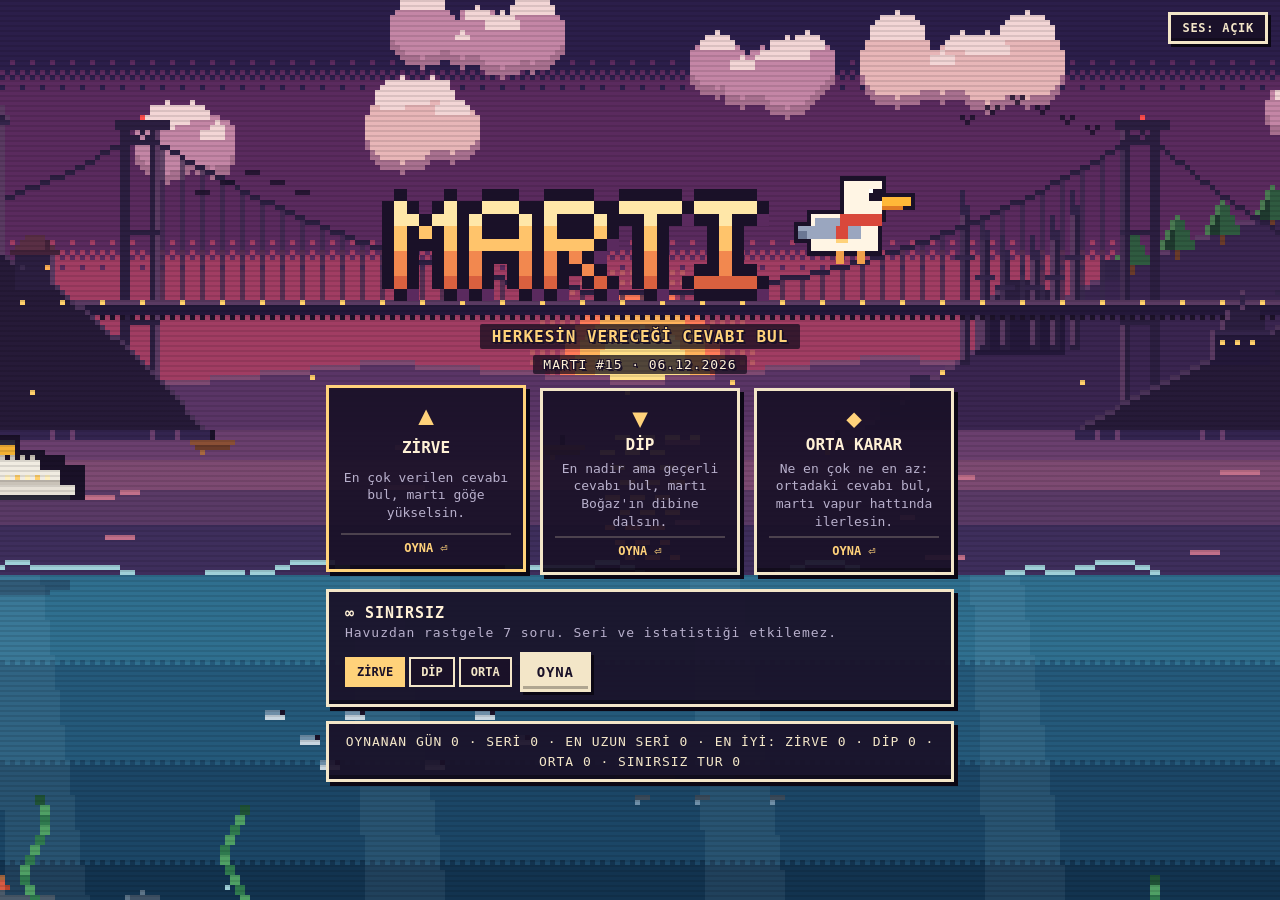
==== v2/index.html @ dcea7425 "Martı: ilk commit (v2 kaynak, devir notu, CLAUDE.md) Co-Authored-By: Claude Sonnet 5.5 <noreply@anth" ====
<!DOCTYPE html>
<html lang="tr">
<head>
  <meta charset="UTF-8">
  <meta name="viewport" content="width=device-width, initial-scale=1.0">
  <title>MARTI — Türkçe Tahmin Oyunu</title>
  <link rel="stylesheet" href="style.css">
</head>
<body>
  <canvas id="scene" width="384" height="216"></canvas>
  <div class="crt" aria-hidden="true"></div>

  <div id="ui">
    <button id="sound-btn" class="hud-btn sound-btn" type="button">SES: AÇIK</button>

    <!-- 1. ANA MENÜ -->
    <section id="menu" class="screen active" aria-label="Ana Menü">
      <div class="menu-header">
        <canvas id="logo" width="144" height="48"></canvas>
        <p class="menu-subtitle">HERKESİN VERECEĞİ CEVABI BUL</p>
        <p id="menu-day" class="menu-day"></p>
      </div>
      <div id="mode-cards" class="mode-cards"></div>
      <div id="unlimited-card" class="unlimited-card"></div>
      <div id="stats-bar" class="stats-bar"></div>
    </section>

    <!-- 2. GİRİŞ YAZISI -->
    <div id="intro-text" class="intro-text" aria-live="polite"></div>

    <!-- 3. SORU EKRANI -->
    <section id="question" class="screen" aria-label="Soru">
      <div id="zone-badge" class="zone-badge"></div>

      <div id="sign-card" class="sign-card">
        <div class="sign-meta">
          <div id="progress-boxes" class="progress-boxes" aria-label="İlerleme"></div>
          <span id="total-score" class="total-score">0 PUAN</span>
        </div>
        <div id="question-counter" class="question-counter"></div>
        <h2 id="question-text" class="question-text"></h2>
        <p id="question-hint" class="question-hint"></p>
        <div class="timer-row">
          <div id="timer-track" class="timer-track" role="progressbar" aria-valuemin="0" aria-valuemax="30" aria-valuenow="30">
            <div id="timer-fill" class="timer-fill"></div>
          </div>
          <span id="timer-text" class="timer-text">30</span>
        </div>
      </div>

      <div id="esc-confirm" class="esc-confirm" hidden>TURU BIRAK? ENTER: EVET · ESC: HAYIR</div>

      <div id="dock" class="dock">
        <button id="pass-btn" class="pixel-btn btn-pass" type="button">GEÇ</button>
        <div id="info-bar" class="info-bar" role="alert" aria-live="polite"></div>
        <div id="tier-strip" class="tier-strip" hidden></div>
        <div id="input-row" class="input-row">
          <input
            id="answer-input"
            class="answer-input"
            type="text"
            placeholder="CEVABIN…"
            autocomplete="off"
            spellcheck="false"
            maxlength="64"
          >
          <button id="submit-btn" class="pixel-btn btn-primary" type="button">GÖNDER</button>
        </div>
      </div>
    </section>

    <!-- 4. SONUÇ PANELİ -->
    <section id="result" class="screen" aria-label="Sonuç">
      <aside id="result-panel" class="result-panel" aria-live="polite">
        <div id="result-header" class="result-header">
          <div id="result-tier" class="result-tier"></div>
          <div id="result-points" class="result-points"></div>
        </div>
        <p id="result-sentence" class="result-sentence"></p>
        <div class="other-answers-block">
          <div id="list-title" class="other-answers-title"></div>
          <ul id="answers-list" class="answers-list"></ul>
        </div>
        <button id="next-btn" class="pixel-btn btn-primary btn-full" type="button">SONRAKİ SORU ⏎</button>
      </aside>
    </section>

    <!-- 5. SİNEMATİK BİTİŞ -->
    <section id="cinematic" class="screen" aria-label="Bölge Özeti">
      <div id="cine-zone" class="cine-zone"></div>
      <div id="cine-score" class="cine-score"></div>
      <div id="cine-badge" class="cine-badge"></div>
      <div class="cine-prompt">DEVAM İÇİN TIKLA / ENTER</div>
    </section>

    <!-- 6. ÖZET -->
    <section id="summary" class="screen" aria-label="Tur Özeti">
      <div class="summary-panel">
        <div class="summary-col summary-left">
          <div id="summary-title" class="summary-kicker"></div>
          <div id="summary-score" class="summary-score"></div>
          <div id="summary-streak" class="summary-streak"></div>
          <ul id="summary-list" class="summary-list"></ul>
        </div>
        <div class="summary-col summary-right">
          <div class="summary-kicker">BUGÜNKÜ MODLAR</div>
          <div id="summary-modes" class="summary-modes"></div>
          <div class="summary-actions">
            <button id="summary-next-btn" class="pixel-btn btn-primary btn-full" type="button"></button>
            <button id="summary-unlimited-btn" class="pixel-btn btn-secondary btn-full" type="button" hidden>SINIRSIZ OYNA</button>
            <button id="share-btn" class="pixel-btn btn-secondary btn-full" type="button">PAYLAŞ</button>
            <button id="menu-btn" class="pixel-btn btn-secondary btn-full" type="button">ANA MENÜ (ESC)</button>
          </div>
        </div>
      </div>
    </section>

    <div id="debug-box" class="debug-box" hidden></div>
  </div>

  <!-- Klasik script sırası: file:// uyumlu, module YOK -->
  <script src="config.js"></script>
  <script src="data/q01_10.js"></script>
  <script src="data/q11_20.js"></script>
  <script src="data/q21_31.js"></script>
  <script src="data/q32_42.js"></script>
  <script src="matcher.js"></script>
  <script src="font.js"></script>
  <script src="zones.js"></script>
  <script src="scene.js"></script>
  <script src="sound.js"></script>
  <script src="game.js"></script>
</body>
</html>
---- v2/style.css ----
/* MARTI v2 — Piksel Sanat Masaüstü Stili */

* {
  box-sizing: border-box;
  margin: 0;
  padding: 0;
}

[hidden] {
  display: none !important;
}

:root {
  --px: 4px;
  --bg: #1a1128;
  --panel-bg: rgba(26, 17, 40, 0.92);
  --cream: #f3e6c8;
  --cream-hi: #fff1d6;
  --gold: #ffd27a;
  --amber: #f0a04b;
  --ink: #1a1128;
  --shadow: #0b0714;
  --muted: #b8b0cc;
}

html,
body {
  width: 100%;
  height: 100%;
  margin: 0;
  overflow: hidden;
  background: var(--bg);
  color: var(--cream);
  font-family: ui-monospace, "Cascadia Mono", Consolas, monospace;
  letter-spacing: 0.06em;
  user-select: none;
}

#scene {
  position: fixed;
  display: block;
  z-index: 1;
  image-rendering: pixelated;
  image-rendering: crisp-edges;
}

.crt {
  position: fixed;
  inset: 0;
  z-index: 2;
  pointer-events: none;
  background: repeating-linear-gradient(
    to bottom,
    rgba(0, 0, 0, 0.10) 0,
    rgba(0, 0, 0, 0.10) calc(var(--px) * 0.5),
    transparent calc(var(--px) * 0.5),
    transparent var(--px)
  );
}

#ui {
  position: fixed;
  inset: 0;
  z-index: 10;
  display: flex;
  flex-direction: column;
  align-items: center;
  justify-content: center;
  pointer-events: none;
}

body.shot #ui {
  display: none;
}

/* Ortak piksel panel ve düğme */
.panel-box,
.mode-card,
.unlimited-card,
.stats-bar,
.zone-badge,
.sign-card,
.dock,
.result-panel,
.summary-panel,
.esc-confirm {
  background: var(--panel-bg);
  border: 3px solid var(--cream);
  border-radius: 0;
  box-shadow: inset 0 -4px 0 rgba(0, 0, 0, 0.35), 4px 4px 0 var(--shadow);
}

.pixel-btn,
.hud-btn {
  font-family: inherit;
  letter-spacing: 0.06em;
  border: 3px solid var(--cream);
  border-radius: 0;
  padding: 9px 14px;
  font-size: 14px;
  font-weight: bold;
  cursor: pointer;
  pointer-events: auto;
  box-shadow: inset 0 -3px 0 rgba(0, 0, 0, 0.28), 3px 3px 0 var(--shadow);
  transition: transform 0.08s ease, background-color 0.12s ease;
}

.pixel-btn:active,
.hud-btn:active {
  transform: translate(2px, 2px);
  box-shadow: 1px 1px 0 var(--shadow);
}

.pixel-btn:disabled {
  opacity: 0.5;
  cursor: default;
  transform: none;
}

.btn-primary {
  background: var(--cream);
  color: var(--ink);
}

.btn-primary:hover:not(:disabled) {
  background: var(--gold);
}

.btn-secondary {
  background: #2a2040;
  color: var(--cream);
}

.btn-secondary:hover:not(:disabled) {
  border-color: var(--gold);
  color: var(--gold);
}

.btn-full {
  width: 100%;
}

.sound-btn {
  position: fixed;
  top: 12px;
  right: 12px;
  z-index: 25;
  background: var(--panel-bg);
  color: var(--cream);
  padding: 6px 11px;
  font-size: 12px;
}

.sound-btn:hover {
  border-color: var(--gold);
  color: var(--gold);
}

/* Ekranlar */
.screen {
  position: absolute;
  inset: 0;
  display: none;
  pointer-events: none;
}

.screen.active {
  display: flex;
}

/* 1. ANA MENÜ */
#menu {
  flex-direction: column;
  align-items: center;
  justify-content: center;
  gap: 14px;
  padding: 20px 16px;
  pointer-events: auto;
}

.menu-header {
  display: flex;
  flex-direction: column;
  align-items: center;
  text-align: center;
  gap: 6px;
}

#logo {
  width: 600px;
  height: 200px;
  max-width: 90vw;
  aspect-ratio: 3 / 1;
  height: auto;
  image-rendering: pixelated;
  image-rendering: crisp-edges;
}

.menu-subtitle {
  font-size: 16px;
  font-weight: bold;
  color: var(--gold);
  background: rgba(16, 12, 28, 0.72);
  padding: 3px 12px;
  border-radius: 2px;
  text-shadow:
    -1px -1px 0 var(--ink),
     1px -1px 0 var(--ink),
    -1px  1px 0 var(--ink),
     1px  1px 0 var(--ink),
     2px  2px 0 var(--ink);
}

.menu-day {
  font-size: 13px;
  color: var(--cream-hi);
  background: rgba(16, 12, 28, 0.72);
  padding: 2px 10px;
  border-radius: 2px;
  text-shadow:
    -1px -1px 0 var(--ink),
     1px -1px 0 var(--ink),
    -1px  1px 0 var(--ink),
     1px  1px 0 var(--ink),
     2px  2px 0 var(--ink);
}

.mode-cards {
  display: flex;
  flex-wrap: wrap;
  justify-content: center;
  gap: 14px;
}

.mode-card {
  width: 200px;
  min-height: 150px;
  padding: 14px 12px;
  display: flex;
  flex-direction: column;
  align-items: center;
  justify-content: space-between;
  text-align: center;
  cursor: pointer;
  pointer-events: auto;
  color: var(--cream);
  font-family: inherit;
  transition: transform 0.12s ease, border-color 0.12s ease;
}

.mode-card:hover,
.mode-card:focus-visible,
.mode-card.focused {
  border-color: var(--gold);
  transform: translateY(-3px);
  outline: none;
}

.mode-card.done {
  opacity: 0.78;
}

.mode-icon {
  font-size: 26px;
  color: var(--gold);
  line-height: 1;
}

.mode-name {
  font-size: 16px;
  font-weight: bold;
  color: var(--cream-hi);
  margin-top: 4px;
}

.mode-desc {
  font-size: 13px;
  color: var(--muted);
  line-height: 1.35;
  margin: 6px 0;
}

.mode-status {
  width: 100%;
  padding-top: 6px;
  border-top: 2px solid rgba(243, 230, 200, 0.22);
  font-size: 12px;
  font-weight: bold;
  color: var(--gold);
}

.unlimited-card {
  width: min(628px, 92vw);
  padding: 12px 16px;
  display: flex;
  align-items: center;
  justify-content: space-between;
  gap: 12px;
  flex-wrap: wrap;
  pointer-events: auto;
}

.unlimited-card.focused {
  border-color: var(--gold);
}

.unlimited-info {
  display: flex;
  flex-direction: column;
  gap: 3px;
}

.unlimited-title {
  font-size: 15px;
  font-weight: bold;
  color: var(--cream-hi);
}

.unlimited-desc {
  font-size: 13px;
  color: var(--muted);
}

.unlimited-controls {
  display: flex;
  align-items: center;
  gap: 8px;
  flex-wrap: wrap;
}

.u-mode-group {
  display: flex;
  gap: 4px;
}

.u-mode-btn {
  font-family: inherit;
  font-size: 12px;
  font-weight: bold;
  padding: 6px 10px;
  background: #1a1128;
  color: var(--cream);
  border: 2px solid var(--cream);
  cursor: pointer;
}

.u-mode-btn.selected {
  background: var(--gold);
  color: var(--ink);
  border-color: var(--gold);
}

.stats-bar {
  width: min(628px, 92vw);
  padding: 8px 12px;
  font-size: 13px;
  color: var(--cream);
  text-align: center;
  line-height: 1.5;
  pointer-events: auto;
}

/* 2. GİRİŞ YAZISI */
.intro-text {
  position: fixed;
  inset: 0;
  z-index: 18;
  display: none;
  align-items: center;
  justify-content: center;
  text-align: center;
  padding: 0 24px;
  font-size: clamp(22px, 3vw, 34px);
  font-weight: bold;
  color: var(--cream-hi);
  text-shadow: 3px 3px 0 var(--ink), -2px -2px 0 var(--ink), 2px -2px 0 var(--ink), -2px 2px 0 var(--ink);
  pointer-events: none;
}

.intro-text.active {
  display: flex;
  animation: introFade 0.9s ease forwards;
}

/* 3. SORU EKRANI */
#question {
  pointer-events: none;
  opacity: 1;
  transition: opacity 0.4s ease;
}

#question.fading {
  opacity: 0;
}

.zone-badge {
  position: fixed;
  top: 12px;
  left: 12px;
  z-index: 25;
  padding: 7px 12px;
  font-size: 13px;
  font-weight: bold;
  color: var(--gold);
}

.zone-badge.glow {
  animation: badgeGlow 0.45s ease;
}

.sign-card {
  position: fixed;
  top: 2.5vh;
  left: 50%;
  width: min(680px, 92vw);
  padding: 12px 18px 14px;
  background: #1f1830;
  transform-origin: 50% -18px;
  transform: translateX(-50%) rotate(-1.2deg);
  animation: signSwing 4s ease-in-out infinite;
  pointer-events: auto;
}

.sign-card.entering {
  opacity: 1;
  animation: signEnter 0.32s ease-out forwards, signSwing 4s ease-in-out 0.32s infinite;
}

.sign-card::before,
.sign-card::after {
  content: "";
  position: absolute;
  top: -21px;
  width: 2px;
  height: 18px;
  background: repeating-linear-gradient(
    to bottom,
    #f3e6c8 0 3px,
    transparent 3px 5px
  );
}

.sign-card::before {
  left: 18%;
}

.sign-card::after {
  left: 82%;
}

.sign-meta {
  display: flex;
  justify-content: space-between;
  align-items: center;
  margin-bottom: 6px;
}

.progress-boxes {
  display: flex;
  gap: 6px;
}

.prog-box {
  width: 18px;
  height: 18px;
  border: 2px solid var(--cream);
  background: #3a3050;
  display: inline-flex;
  align-items: center;
  justify-content: center;
  font-size: 11px;
  font-weight: bold;
  color: var(--ink);
  line-height: 1;
}

.prog-box.current {
  border-color: var(--gold);
  box-shadow: 0 0 0 1px var(--gold);
}

.total-score {
  font-size: 15px;
  font-weight: bold;
  color: var(--gold);
}

.question-counter {
  font-size: 12px;
  font-weight: bold;
  color: var(--gold);
  margin-bottom: 4px;
}

.question-text {
  font-size: clamp(18px, 2.2vw, 26px);
  font-weight: bold;
  color: var(--cream-hi);
  line-height: 1.25;
  margin-bottom: 5px;
}

.question-hint {
  font-size: 13px;
  color: var(--gold);
  margin-bottom: 10px;
  text-shadow: 1px 1px 0 #0f0b1a, -1px -1px 0 #0f0b1a, 1px -1px 0 #0f0b1a, -1px 1px 0 #0f0b1a;
}

.timer-row {
  display: flex;
  align-items: center;
  gap: 10px;
}

.timer-track {
  flex: 1;
  height: 8px;
  background: #0f0b1a;
  border: 2px solid var(--cream);
}

.timer-fill {
  height: 100%;
  width: 100%;
  background: var(--gold);
  transition: width 0.08s linear;
}

.timer-fill.warn {
  background: var(--amber);
  animation: timerPulse 0.5s ease-in-out infinite;
}

.timer-text {
  min-width: 28px;
  text-align: right;
  font-size: 14px;
  font-weight: bold;
  color: var(--cream);
}

.timer-text.warn {
  color: var(--amber);
}

.esc-confirm {
  position: fixed;
  bottom: calc(3vh + 94px);
  left: 50%;
  transform: translateX(-50%);
  z-index: 26;
  padding: 8px 16px;
  font-size: 13px;
  font-weight: bold;
  color: var(--gold);
}

.dock {
  position: fixed;
  bottom: 3vh;
  left: 50%;
  transform: translateX(-50%);
  width: min(680px, 92vw);
  padding: 10px 12px;
  pointer-events: auto;
}

.btn-pass {
  position: absolute;
  top: -34px;
  right: -3px;
  background: #2a2040;
  color: var(--cream);
  padding: 5px 12px;
  font-size: 12px;
  opacity: 0;
  pointer-events: none;
  transform: translateY(6px);
  transition: opacity 0.25s ease, transform 0.25s ease;
}

.btn-pass.visible {
  opacity: 1;
  pointer-events: auto;
  transform: translateY(0);
}

.btn-pass:hover {
  border-color: var(--gold);
  color: var(--gold);
}

.info-bar {
  background: #2a2040;
  color: var(--cream);
  font-size: 15px;
  line-height: 1.35;
  max-height: 0;
  padding: 0 10px;
  overflow: hidden;
  opacity: 0;
  transition: max-height 0.2s ease, padding 0.2s ease, opacity 0.2s ease, margin-bottom 0.2s ease;
}

.info-bar.visible {
  max-height: 84px;
  padding: 8px 10px;
  opacity: 1;
  margin-bottom: 8px;
  border-left: 3px solid var(--gold);
}

.tier-strip {
  padding: 12px 14px;
  font-size: 18px;
  font-weight: bold;
  color: var(--ink);
  display: flex;
  justify-content: space-between;
  align-items: center;
  animation: tierSlideUp 0.25s ease-out;
}

.input-row {
  display: flex;
  gap: 8px;
}

.answer-input {
  flex: 1;
  min-width: 0;
  border: 3px solid var(--gold);
  background: #0f0b1a;
  color: var(--cream);
  font-family: inherit;
  font-size: 20px;
  padding: 9px 12px;
  outline: none;
  letter-spacing: 0.06em;
}

.answer-input::placeholder {
  color: #6a6282;
}

.answer-input.shake {
  animation: inputShake 0.3s ease;
}

/* 4. SONUÇ PANELİ */
#result {
  pointer-events: none;
}

.result-panel {
  position: fixed;
  bottom: 3vh;
  left: 50%;
  transform: translateX(-50%);
  width: min(560px, 90vw);
  pointer-events: auto;
  overflow: hidden;
}

.result-panel.gold-glow {
  animation: goldGlow 1.2s ease-in-out 2;
}

.result-header {
  padding: 12px 16px;
  color: var(--ink);
  display: flex;
  justify-content: space-between;
  align-items: center;
  font-weight: bold;
}

.result-header.weak-shake {
  animation: weakShake 0.4s ease;
}

.result-tier {
  font-size: 20px;
  display: flex;
  align-items: center;
  gap: 6px;
}

.bounce-letter {
  display: inline-block;
  animation: letterBounce 0.5s ease 2;
}

.result-points {
  font-size: 20px;
}

.result-sentence {
  padding: 10px 16px 6px;
  font-size: 14px;
  color: var(--cream-hi);
  line-height: 1.4;
}

.other-answers-block {
  padding: 6px 16px 12px;
}

.other-answers-title {
  font-size: 12px;
  font-weight: bold;
  color: var(--gold);
  margin-bottom: 6px;
}

.answers-list {
  list-style: none;
  display: flex;
  flex-direction: column;
  gap: 5px;
}

.ans-row {
  display: grid;
  grid-template-columns: minmax(120px, 1fr) 100px 58px;
  align-items: center;
  gap: 8px;
  font-size: 13px;
  color: #d6cee6;
}

.ans-row.me {
  color: var(--cream-hi);
  font-weight: bold;
}

.ans-label {
  white-space: nowrap;
  overflow: hidden;
  text-overflow: ellipsis;
}

.dip-tag {
  display: inline-block;
  font-size: 10px;
  font-weight: bold;
  padding: 1px 4px;
  margin-right: 5px;
  color: var(--ink);
}

.ans-bar-wrap {
  height: 10px;
  background: #0f0b1a;
  border: 1px solid #3a3050;
}

.ans-bar {
  height: 100%;
  background: #5a5470;
}

.ans-pct {
  text-align: right;
  font-variant-numeric: tabular-nums;
}

#next-btn {
  margin: 0 16px 14px;
  width: calc(100% - 32px);
}

/* 5. SİNEMATİK BİTİŞ */
#cinematic {
  flex-direction: column;
  align-items: center;
  justify-content: flex-start;
  padding-top: 34vh;
  text-align: center;
  pointer-events: auto;
  cursor: pointer;
}

.cine-zone {
  font-size: clamp(32px, 5vw, 64px);
  font-weight: bold;
  color: var(--cream-hi);
  letter-spacing: 6px;
  text-shadow: 4px 4px 0 var(--ink);
}

.cine-score {
  font-size: clamp(24px, 3vw, 36px);
  font-weight: bold;
  color: var(--gold);
  margin-top: 10px;
  text-shadow: 3px 3px 0 var(--ink);
}

.cine-badge {
  font-size: 16px;
  color: var(--cream);
  margin-top: 8px;
  text-shadow: 2px 2px 0 var(--ink);
}

.cine-prompt {
  position: fixed;
  bottom: 8vh;
  left: 50%;
  transform: translateX(-50%);
  font-size: 14px;
  color: var(--cream-hi);
  letter-spacing: 0.1em;
  text-shadow: 2px 2px 0 var(--ink);
  animation: blinkPrompt 1.2s ease-in-out infinite;
}

/* 6. ÖZET */
#summary {
  align-items: center;
  justify-content: center;
  padding: 20px;
  pointer-events: auto;
}

.summary-panel {
  width: min(960px, 94vw);
  max-height: 92vh;
  overflow-y: auto;
  padding: 18px 20px 24px;
  display: grid;
  grid-template-columns: 1.2fr 0.9fr;
  gap: 20px;
}

@media (max-width: 760px) {
  .summary-panel {
    grid-template-columns: 1fr;
  }
}

.summary-kicker {
  font-size: 13px;
  font-weight: bold;
  color: var(--gold);
  margin-bottom: 6px;
}

.summary-score {
  font-size: 28px;
  font-weight: bold;
  color: var(--cream-hi);
  margin-bottom: 8px;
}

.summary-streak {
  display: inline-block;
  padding: 4px 10px;
  background: #2a2040;
  border: 2px solid var(--gold);
  color: var(--gold);
  font-size: 13px;
  font-weight: bold;
  margin-bottom: 12px;
}

.summary-list {
  list-style: none;
  display: flex;
  flex-direction: column;
  gap: 6px;
}

.sum-item {
  display: flex;
  justify-content: space-between;
  align-items: center;
  gap: 10px;
  padding: 6px 8px;
  background: rgba(15, 11, 26, 0.72);
  border: 1px solid rgba(243, 230, 200, 0.2);
  font-size: 12px;
}

.sum-left {
  min-width: 0;
  flex: 1;
}

.sum-q {
  white-space: nowrap;
  overflow: hidden;
  text-overflow: ellipsis;
  color: var(--cream-hi);
  font-weight: bold;
}

.sum-ans {
  font-size: 11px;
  color: #d6cee6;
  margin-top: 2px;
}

.sum-match {
  color: #8a8698;
}

.sum-right {
  white-space: nowrap;
  font-weight: bold;
  text-align: right;
}

.summary-modes {
  display: flex;
  flex-direction: column;
  gap: 6px;
  margin-bottom: 14px;
}

.sum-mode-row {
  display: flex;
  justify-content: space-between;
  padding: 8px 10px;
  background: #0f0b1a;
  border: 2px solid #3a3050;
  font-size: 13px;
}

.sum-mode-row.done {
  border-color: #5fd068;
  color: var(--cream-hi);
}

.summary-actions {
  display: flex;
  flex-direction: column;
  gap: 8px;
}

.debug-box {
  position: fixed;
  bottom: 8px;
  right: 10px;
  z-index: 30;
  font-size: 11px;
  color: var(--cream);
  background: rgba(26, 17, 40, 0.85);
  border: 1px solid var(--cream);
  padding: 3px 7px;
  pointer-events: none;
}

/* Animasyonlar */
@keyframes signSwing {
  0%, 100% {
    transform: translateX(-50%) rotate(-1.8deg);
  }
  50% {
    transform: translateX(-50%) rotate(-0.6deg);
  }
}

@keyframes signEnter {
  0% {
    transform: translateX(-50%) translateY(-48px) rotate(-1.2deg);
    opacity: 1;
  }
  100% {
    transform: translateX(-50%) translateY(0) rotate(-1.2deg);
    opacity: 1;
  }
}

@keyframes introFade {
  0% {
    opacity: 0;
    transform: scale(0.96);
  }
  18%, 78% {
    opacity: 1;
    transform: scale(1);
  }
  100% {
    opacity: 0;
    transform: scale(1.02);
  }
}

@keyframes timerPulse {
  0%, 100% {
    opacity: 1;
  }
  50% {
    opacity: 0.45;
  }
}

@keyframes inputShake {
  0%, 100% { transform: translateX(0); }
  25% { transform: translateX(-6px); }
  50% { transform: translateX(6px); }
  75% { transform: translateX(-4px); }
}

@keyframes tierSlideUp {
  0% {
    transform: translateY(16px);
    opacity: 0;
  }
  100% {
    transform: translateY(0);
    opacity: 1;
  }
}

@keyframes letterBounce {
  0%, 100% { transform: translateY(0); }
  50% { transform: translateY(-8px); }
}

@keyframes goldGlow {
  0%, 100% {
    box-shadow: inset 0 -4px 0 rgba(0, 0, 0, 0.35), 4px 4px 0 var(--shadow);
  }
  50% {
    box-shadow: 0 0 0 3px #ffcc4d, 0 0 24px #ffcc4d88, 4px 4px 0 var(--shadow);
  }
}

@keyframes weakShake {
  0%, 100% { transform: translateX(0); }
  20% { transform: translateX(-5px); }
  40% { transform: translateX(5px); }
  60% { transform: translateX(-3px); }
  80% { transform: translateX(3px); }
}

@keyframes badgeGlow {
  0% {
    box-shadow: 0 0 0 0 rgba(255, 210, 122, 0.8), 4px 4px 0 var(--shadow);
  }
  50% {
    box-shadow: 0 0 0 4px #ffd27a, 0 0 18px #ffd27a, 4px 4px 0 var(--shadow);
  }
  100% {
    box-shadow: inset 0 -4px 0 rgba(0, 0, 0, 0.35), 4px 4px 0 var(--shadow);
  }
}

@keyframes blinkPrompt {
  0%, 100% { opacity: 1; }
  50% { opacity: 0.35; }
}
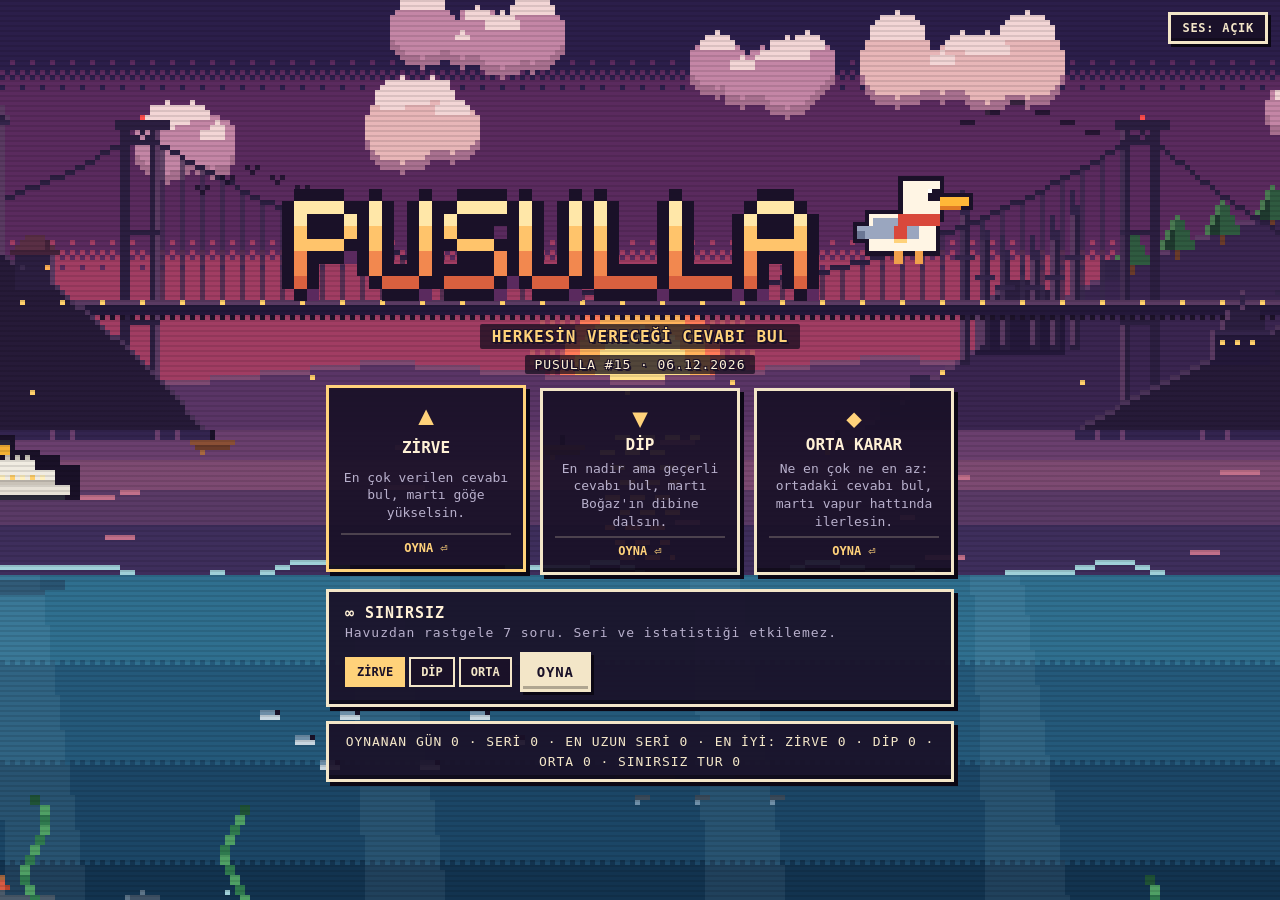
==== commit 43e5c3c5: "Oyunun adı Martı → Pusulla (yalnız isim; kuş/veri/v1 aynı) - Logo, başlık, menü/paylaş metni, PUSULL" ====
--- a/v2/index.html
+++ b/v2/index.html
@@ -3,7 +3,7 @@
 <head>
   <meta charset="UTF-8">
   <meta name="viewport" content="width=device-width, initial-scale=1.0">
-  <title>MARTI — Türkçe Tahmin Oyunu</title>
+  <title>PUSULLA — Türkçe Tahmin Oyunu</title>
   <link rel="stylesheet" href="style.css">
 </head>
 <body>
@@ -16,7 +16,7 @@
     <!-- 1. ANA MENÜ -->
     <section id="menu" class="screen active" aria-label="Ana Menü">
       <div class="menu-header">
-        <canvas id="logo" width="144" height="48"></canvas>
+        <canvas id="logo" width="180" height="48"></canvas>
         <p class="menu-subtitle">HERKESİN VERECEĞİ CEVABI BUL</p>
         <p id="menu-day" class="menu-day"></p>
       </div>
--- a/v2/style.css
+++ b/v2/style.css
@@ -1,4 +1,4 @@
-/* MARTI v2 — Piksel Sanat Masaüstü Stili */
+/* PUSULLA v2 — Piksel Sanat Masaüstü Stili */
 
 * {
   box-sizing: border-box;
@@ -187,10 +187,10 @@
 }
 
 #logo {
-  width: 600px;
+  width: 750px;
   height: 200px;
   max-width: 90vw;
-  aspect-ratio: 3 / 1;
+  aspect-ratio: 15 / 4;
   height: auto;
   image-rendering: pixelated;
   image-rendering: crisp-edges;
